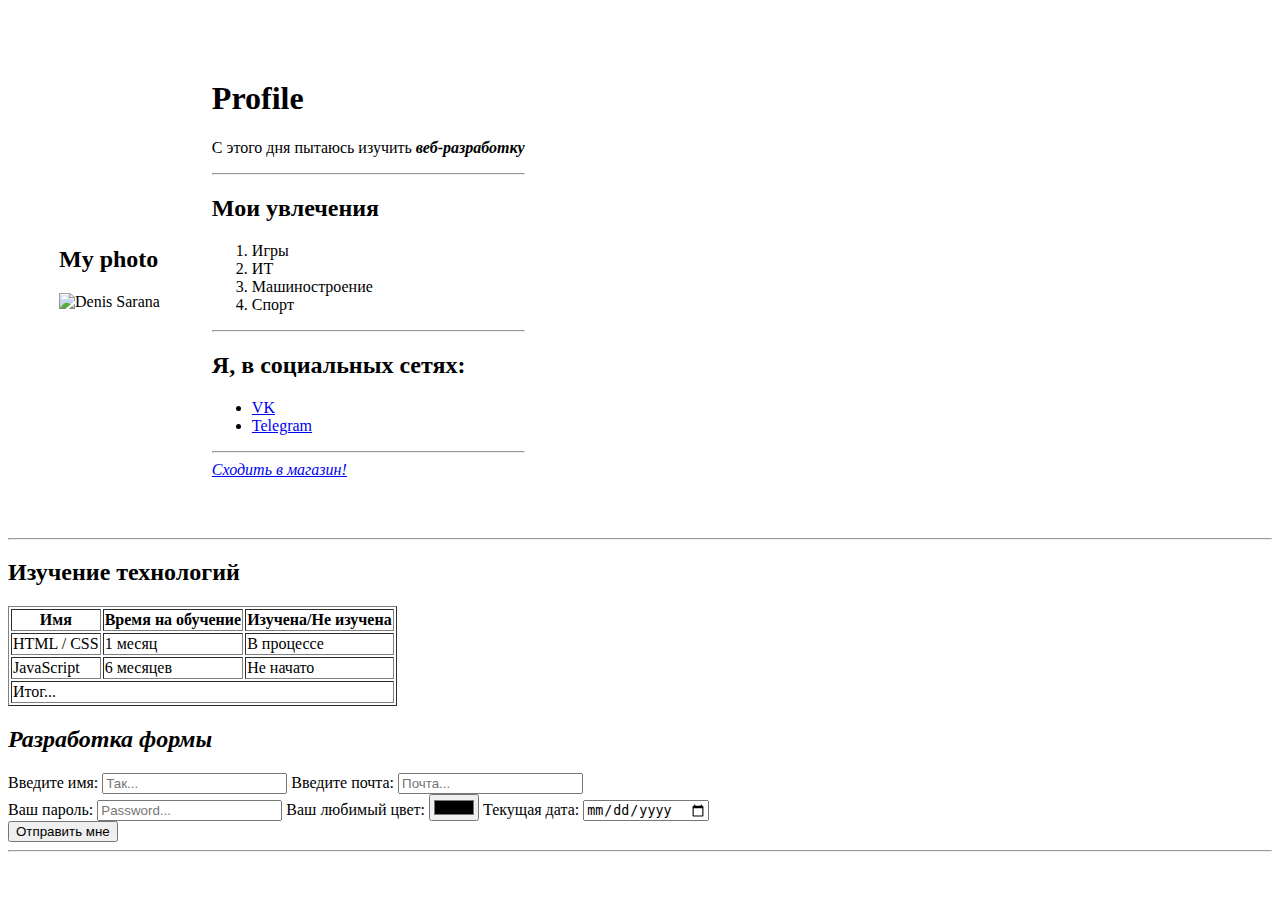
==== index.html @ 43299c10 "add index.html, listProduct, test Helloworld.html" ====
<!DOCTYPE html>
<html lang="en">
  <head>
    <meta charset="UTF-8" />
    <meta name="viewport" content="width=device-width, initial-scale=1.0" />
    <title>Profile Denis Sarana</title>
  </head>
  <body>
    <table cellspacing="50">
      <tr>
        <td>
          <h2>My photo</h2>
          <img src="./img/1.jpg" width="200" alt="Denis Sarana" />
        </td>
        <td>
          <h1>Profile</h1>
          <p>
            С этого дня пытаюсь изучить <em><strong>веб-разработку</strong></em>
          </p>
          <hr />
          <h2>Мои увлечения</h2>
          <ol>
            <li>Игры</li>
            <li>ИТ</li>
            <li>Машиностроение</li>
            <li>Спорт</li>
          </ol>
          <hr />
          <h2>Я, в социальных сетях:</h2>
          <ul>
            <li><a href="https://vk.com/new2008id" target="_blank">VK</a></li>
            <li>
              <a href="https://t.me/new2008id" target="_blank">Telegram</a>
            </li>
          </ul>
          <hr />
          <a href="./listProduct.html" target="_blank"
            ><em>Сходить в магазин!</em></a
          >
        </td>
      </tr>
    </table>
    <hr />
    <h2>Изучение технологий</h2>
    <table border="1">
      <thead>
        <tr>
          <th>Имя</th>
          <th>Время на обучение</th>
          <th>Изучена/Не изучена</th>
        </tr>
      </thead>
      <tbody>
        <tr>
          <td>HTML / CSS</td>
          <td>1 месяц</td>
          <td>В процессе</td>
        </tr>
        <tr>
          <td>JavaScript</td>
          <td>6 месяцев</td>
          <td>Не начато</td>
        </tr>
      </tbody>
      <tfoot>
        <tr>
          <td colspan="3">Итог...</td>
        </tr>
      </tfoot>
    </table>
    <h2><em>Разработка формы</em></h2>
    <form accept="/">
      <label for="name">Введите имя: </label>
      <input type="text" id="name" placeholder="Так..." />

      <label for="email">Введите почта: </label>
      <input type="email" id="email" placeholder="Почта..." />
      <br />
      <label for="password">Ваш пароль: </label>
      <input type="password" id="password" placeholder="Password..." />

      <label for="color">Ваш любимый цвет: </label>
      <input type="color" id="color" placeholder="Color..." />

      <label for="date">Текущая дата: </label>
      <input type="date" id="date" placeholder="Date..." />
      <br />
      <input type="submit" value="Отправить мне"/>
    </form>
    <hr />
    <!-- <cite>Гарри Поттер</cite> -->
  </body>
</html>
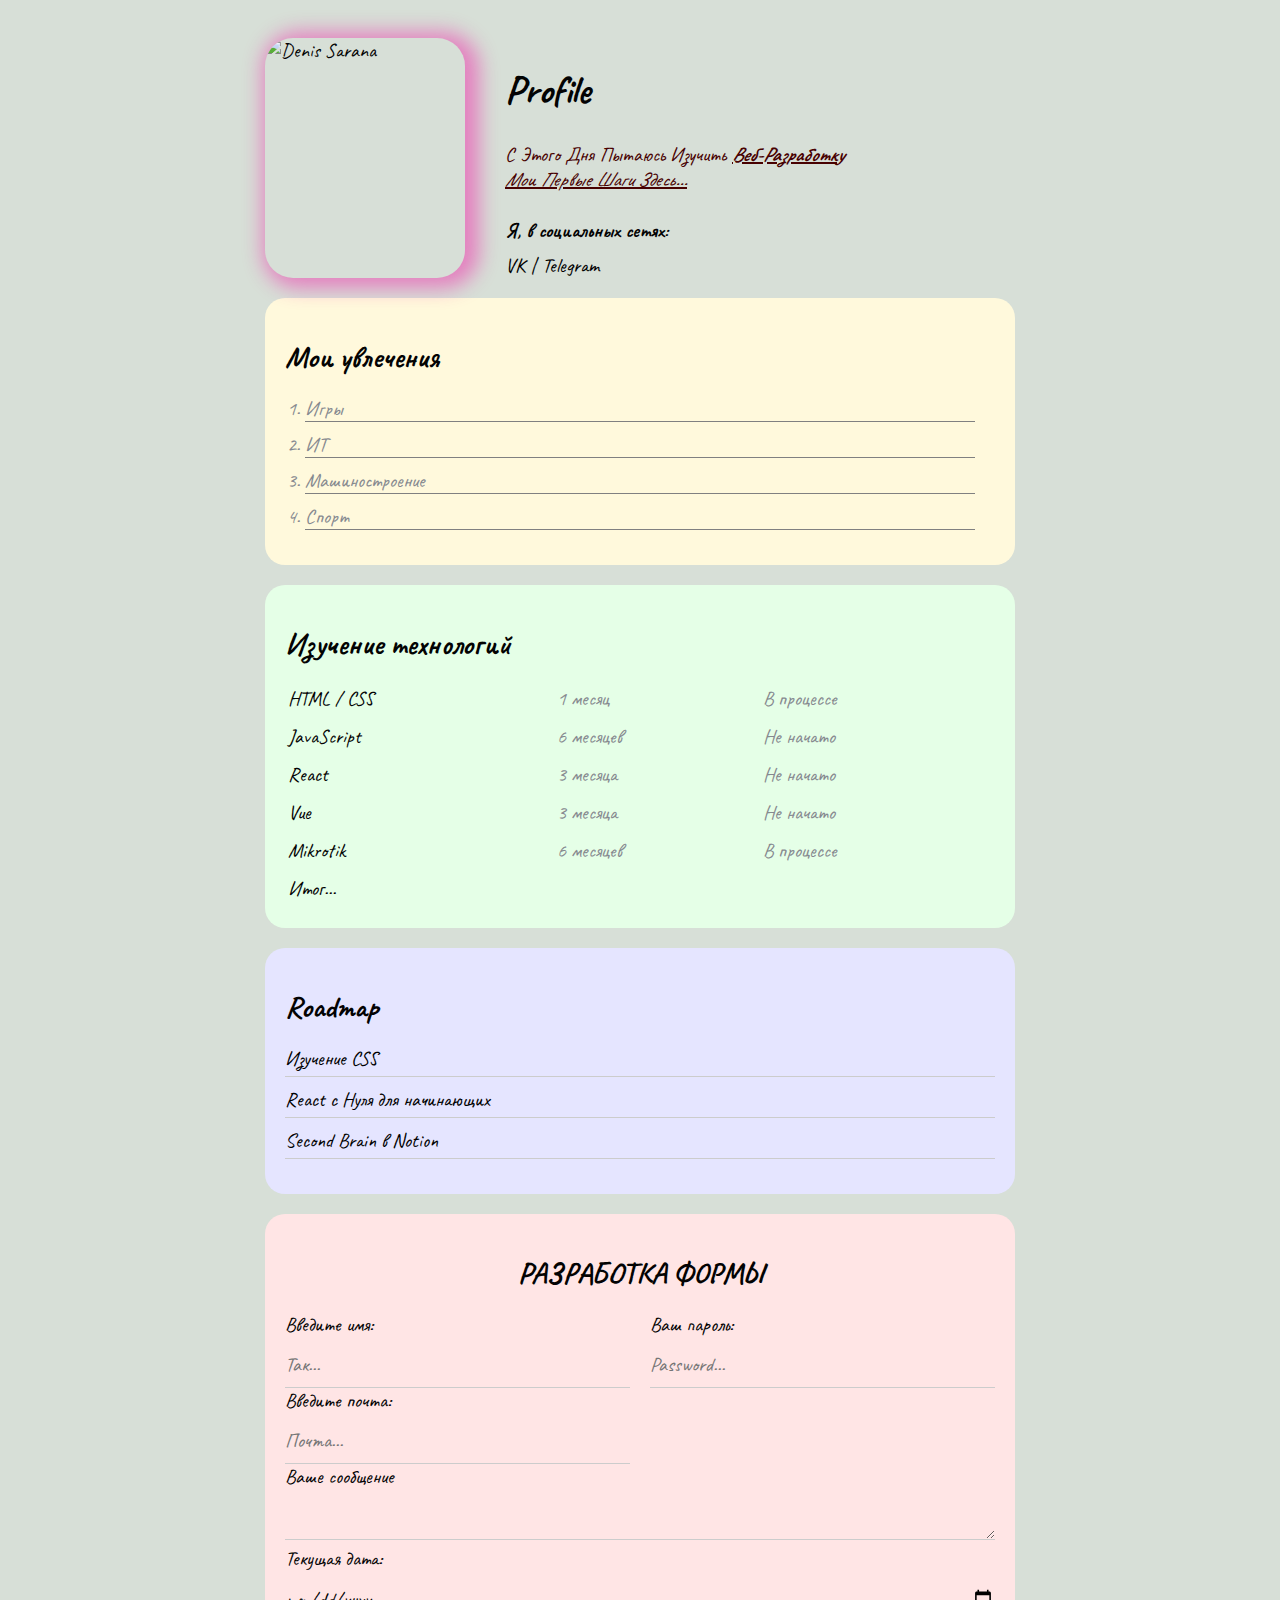
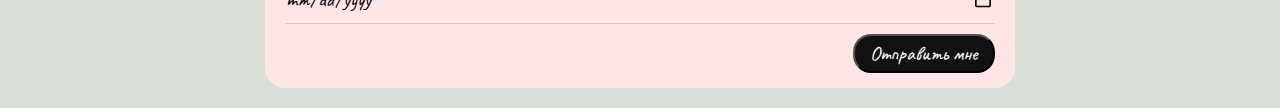
==== commit 10e0d03a: "Finish project CV" ====
--- a/index.html
+++ b/index.html
@@ -4,90 +4,137 @@
     <meta charset="UTF-8" />
     <meta name="viewport" content="width=device-width, initial-scale=1.0" />
     <title>Profile Denis Sarana</title>
+    <link rel="stylesheet" href="./main.css" />
   </head>
   <body>
-    <table cellspacing="50">
-      <tr>
-        <td>
-          <h2>My photo</h2>
-          <img src="./img/1.jpg" width="200" alt="Denis Sarana" />
-        </td>
-        <td>
+    <div class="container">
+      <div class="header">
+        <img src="./img/1.jpg" class="avatar" alt="Denis Sarana" />
+        <div class="header-text">
           <h1>Profile</h1>
           <p>
             С этого дня пытаюсь изучить <em><strong>веб-разработку</strong></em>
           </p>
-          <hr />
-          <h2>Мои увлечения</h2>
-          <ol>
-            <li>Игры</li>
-            <li>ИТ</li>
-            <li>Машиностроение</li>
-            <li>Спорт</li>
-          </ol>
-          <hr />
-          <h2>Я, в социальных сетях:</h2>
-          <ul>
-            <li><a href="https://vk.com/new2008id" target="_blank">VK</a></li>
-            <li>
-              <a href="https://t.me/new2008id" target="_blank">Telegram</a>
-            </li>
-          </ul>
-          <hr />
-          <a href="./listProduct.html" target="_blank"
-            ><em>Сходить в магазин!</em></a
-          >
-        </td>
-      </tr>
-    </table>
-    <hr />
-    <h2>Изучение технологий</h2>
-    <table border="1">
-      <thead>
-        <tr>
-          <th>Имя</th>
-          <th>Время на обучение</th>
-          <th>Изучена/Не изучена</th>
-        </tr>
-      </thead>
-      <tbody>
-        <tr>
-          <td>HTML / CSS</td>
-          <td>1 месяц</td>
-          <td>В процессе</td>
-        </tr>
-        <tr>
-          <td>JavaScript</td>
-          <td>6 месяцев</td>
-          <td>Не начато</td>
-        </tr>
-      </tbody>
-      <tfoot>
-        <tr>
-          <td colspan="3">Итог...</td>
-        </tr>
-      </tfoot>
-    </table>
-    <h2><em>Разработка формы</em></h2>
-    <form accept="/">
-      <label for="name">Введите имя: </label>
-      <input type="text" id="name" placeholder="Так..." />
+          <p class="header__desc">Мои первые шаги здесь...</p>
+          <h4>Я, в социальных сетях:</h4>
+          <a href="https://vk.com/new2008id" target="_blank">VK</a>
+          |
+          <a href="https://t.me/new2008id" target="_blank">Telegram</a>
+        </div>
+      </div>
+      <div class="card bg-yellow">
+        <h2>Мои увлечения</h2>
+        <ol class="list">
+          <li>Игры</li>
+          <li>ИТ</li>
+          <li>Машиностроение</li>
+          <li>Спорт</li>
+        </ol>
+      </div>
+      <div class="card bg-green">
+        <h2>Изучение технологий</h2>
+        <table class="table">
+          <!-- <thead>
+            <tr>
+              <th>Имя</th>
+              <th>Время на обучение</th>
+              <th>Изучена/Не изучена</th>
+            </tr>
+          </thead> -->
+          <tbody>
+            <tr>
+              <td>HTML / CSS</td>
+              <td>1 месяц</td>
+              <td>В процессе</td>
+            </tr>
+            <tr>
+              <td>JavaScript</td>
+              <td>6 месяцев</td>
+              <td>Не начато</td>
+            </tr>
+            <tr>
+              <td>React</td>
+              <td>3 месяца</td>
+              <td>Не начато</td>
+            </tr>
+            <tr>
+              <td>Vue</td>
+              <td>3 месяца</td>
+              <td>Не начато</td>
+            </tr>
+            <tr>
+              <td>Mikrotik</td>
+              <td>6 месяцев</td>
+              <td>В процессе</td>
+            </tr>
+          </tbody>
+          <tfoot>
+            <tr>
+              <td colspan="3">Итог...</td>
+            </tr>
+          </tfoot>
+        </table>
+      </div>
 
-      <label for="email">Введите почта: </label>
-      <input type="email" id="email" placeholder="Почта..." />
-      <br />
-      <label for="password">Ваш пароль: </label>
-      <input type="password" id="password" placeholder="Password..." />
+      <div class="card bg-blue">
+        <h2>Roadmap</h2>
+        <ul class="card-list">
+          <li>
+            <a
+              href="https://www.youtube.com/watch?v=SpCUuyZZTp8"
+              target="_blank"
+              >Изучение CSS</a
+            >
+          </li>
+          <li>
+            <a
+              href="https://www.youtube.com/watch?v=kz23xxukY5s"
+              target="_blank"
+              >React с Нуля для начинающих</a
+            >
+          </li>
+          <li>
+            <a
+              href="https://www.youtube.com/watch?v=BpljTtWH4fs&t"
+              target="_blank"
+              >Second Brain в Notion</a
+            >
+          </li>
+        </ul>
+      </div>
 
-      <label for="color">Ваш любимый цвет: </label>
-      <input type="color" id="color" placeholder="Color..." />
-
-      <label for="date">Текущая дата: </label>
-      <input type="date" id="date" placeholder="Date..." />
-      <br />
-      <input type="submit" value="Отправить мне"/>
-    </form>
-    <hr />
+      <div class="contact">
+        <div class="card bg-red">
+          <h2>Разработка формы</h2>
+          <form accept="/">
+            <div class="row">
+              <div class="form-group">
+                <label for="name">Введите имя: </label>
+                <input type="text" id="name" placeholder="Так..." />
+                <label for="email">Введите почта: </label>
+                <input type="email" id="email" placeholder="Почта..." />
+              </div>
+              <div class="form-group">
+                <label for="password">Ваш пароль: </label>
+                <input
+                  type="password"
+                  id="password"
+                  placeholder="Password..."
+                />
+              </div>
+            </div>
+            <div class="form-group">
+              <label for="message">Ваше сообщение</label>
+              <textarea name="text" id="text" cols="10" rows="1"></textarea>
+              <br />
+              <label for="date">Текущая дата: </label>
+              <input type="date" id="date" placeholder="Date..." />
+            </div>
+            <input class="btn" type="submit" value="Отправить мне" />
+          </form>
+        </div>
+      </div>
+    </div>
     <!-- <cite>Гарри Поттер</cite> -->
   </body>
 </html>
--- a/main.css
+++ b/main.css
@@ -0,0 +1,204 @@
+@import url('https://fonts.googleapis.com/css2?family=Caveat:wght@500&display=swap');
+
+/* * {
+  margin: 0;
+  padding: 0;
+} */
+
+body {
+  background-color: #d7dfd7;
+  color: rgb(3, 3, 3);
+
+  font-size: 20px;
+  font-weight: normal;
+  font-family: 'Caveat', cursive;
+
+  /* font: normal 20px 'Caveat', cursive; */
+}
+
+a {
+  text-decoration: none;
+  color: #000;
+}
+
+a:hover {
+  text-decoration: underline;
+}
+
+a:active {
+  color: green;
+}
+
+a:visited {
+  color: red;
+}
+
+.container {
+  max-width: 750px;
+  margin: auto;
+  padding-top: 30px;
+}
+
+.avatar {
+  width: 200px;
+  border-radius: 28px;
+  box-shadow: 6px 2px 20px 8px rgba(245, 2, 160, 0.433);
+}
+
+.header {
+  margin-bottom: 20px;
+  display: flex;
+}
+
+@media (max-width: 700px) {
+  .header {
+    display: block;
+    text-align: center;
+  }
+}
+
+.header-text {
+  margin-left: 40px;
+}
+
+.header-text h4 {
+  margin-bottom: 10px;
+}
+
+.header p {
+  color: #480101;
+  margin: 0;
+  padding: 0;
+  text-transform: capitalize;
+}
+
+.header em {
+  text-decoration: underline;
+}
+
+.header__desc {
+  font-style: italic;
+  text-decoration: underline;
+}
+
+/* .social {
+  background-color: green;
+  padding: 15px;
+  border: 5px solid #480101;
+  border-bottom: dotted;
+  margin: 20px;
+} */
+
+.bg-yellow {
+  background: #fff9dc;
+}
+
+.bg-green {
+  background: #e5ffe7;
+}
+
+.bg-red {
+  background: #ffe5e5;
+}
+
+.bg-blue {
+  background: #e5e5ff;
+}
+
+.card {
+  padding: 15px 20px;
+  margin-bottom: 20px;
+  border-radius: 20px;
+}
+
+.card h2 {
+  margin-bottom: 20px;
+}
+
+.list {
+  padding: 0 20px;
+  /* list-style: none; */
+}
+
+.list li {
+  color: #86898f;
+  margin-bottom: 10px;
+  border-bottom: 1px solid grey;
+}
+
+.table {
+  width: 100%;
+}
+
+.table td {
+  padding-bottom: 10px;
+}
+
+.table td:nth-child(2),
+.table td:nth-child(3) {
+  color: #86898f;
+}
+
+.card-list {
+  list-style: none;
+  padding: 0;
+}
+
+.card-list li {
+  margin-bottom: 10px;
+  padding-bottom: 5px;
+  border-bottom: 1px solid #ccc;
+}
+
+.contact h2 {
+  text-align: center;
+  text-transform: uppercase;
+  font-style: normal;
+}
+
+.form-group label {
+  display: block;
+}
+
+.form-group input,
+.form-group textarea {
+  width: 100%;
+  box-sizing: border-box;
+  border: none;
+  background: transparent;
+  border-bottom: 1px solid #ccc;
+  color: #000;
+  padding: 15px 0 10px;
+  outline: none;
+  font-family: inherit;
+  font-size: inherit;
+}
+
+.row {
+  display: flex;
+}
+
+.row > .form-group {
+  width: 50%;
+  margin-right: 20px;
+}
+
+.row > .form-group:last-child {
+  margin-right: 0px;
+}
+
+.btn {
+  margin-left: 80%;
+  margin-top: 10px;
+  background-color: #111;
+  padding: 5px 15px;
+  color: #fff;
+  border-radius: 18px;
+  font-family: inherit;
+  font-size: inherit;
+  cursor: pointer;  
+}
+
+.btn:hover {
+  opacity: .9;
+}